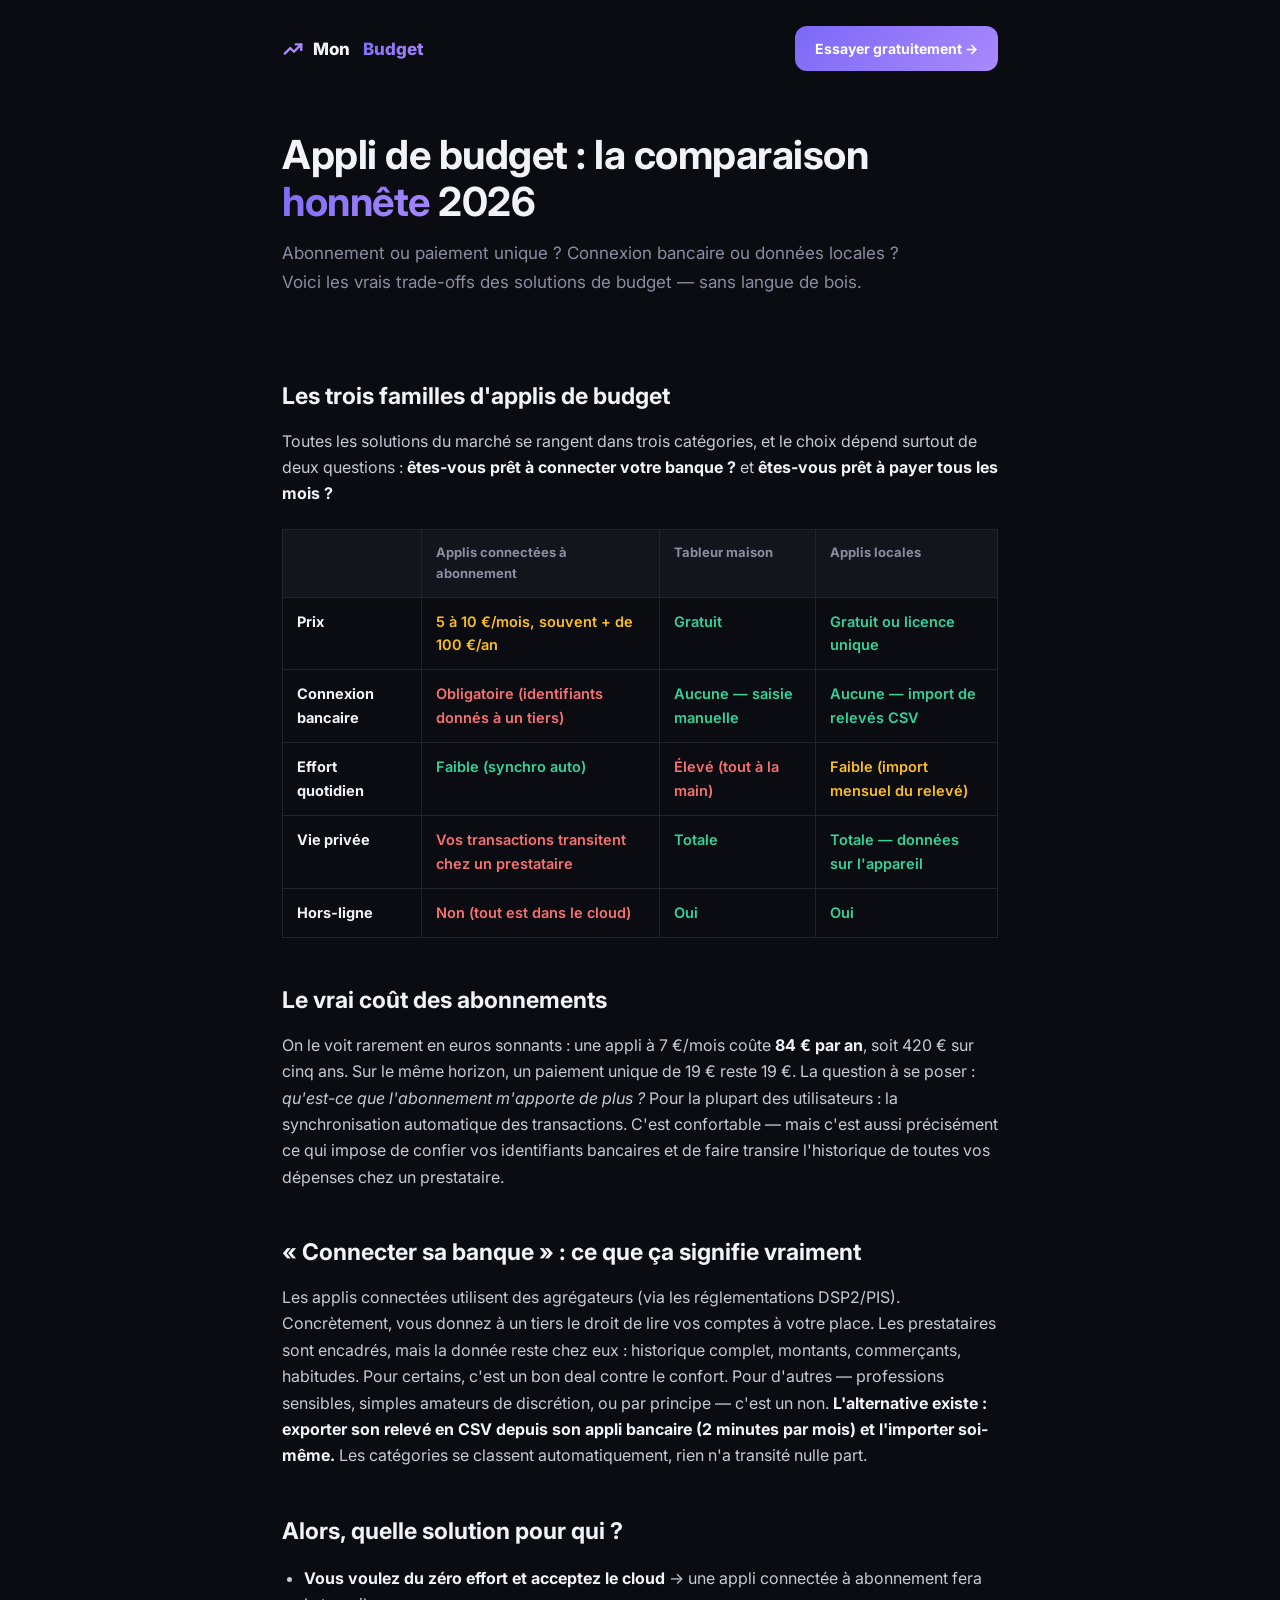
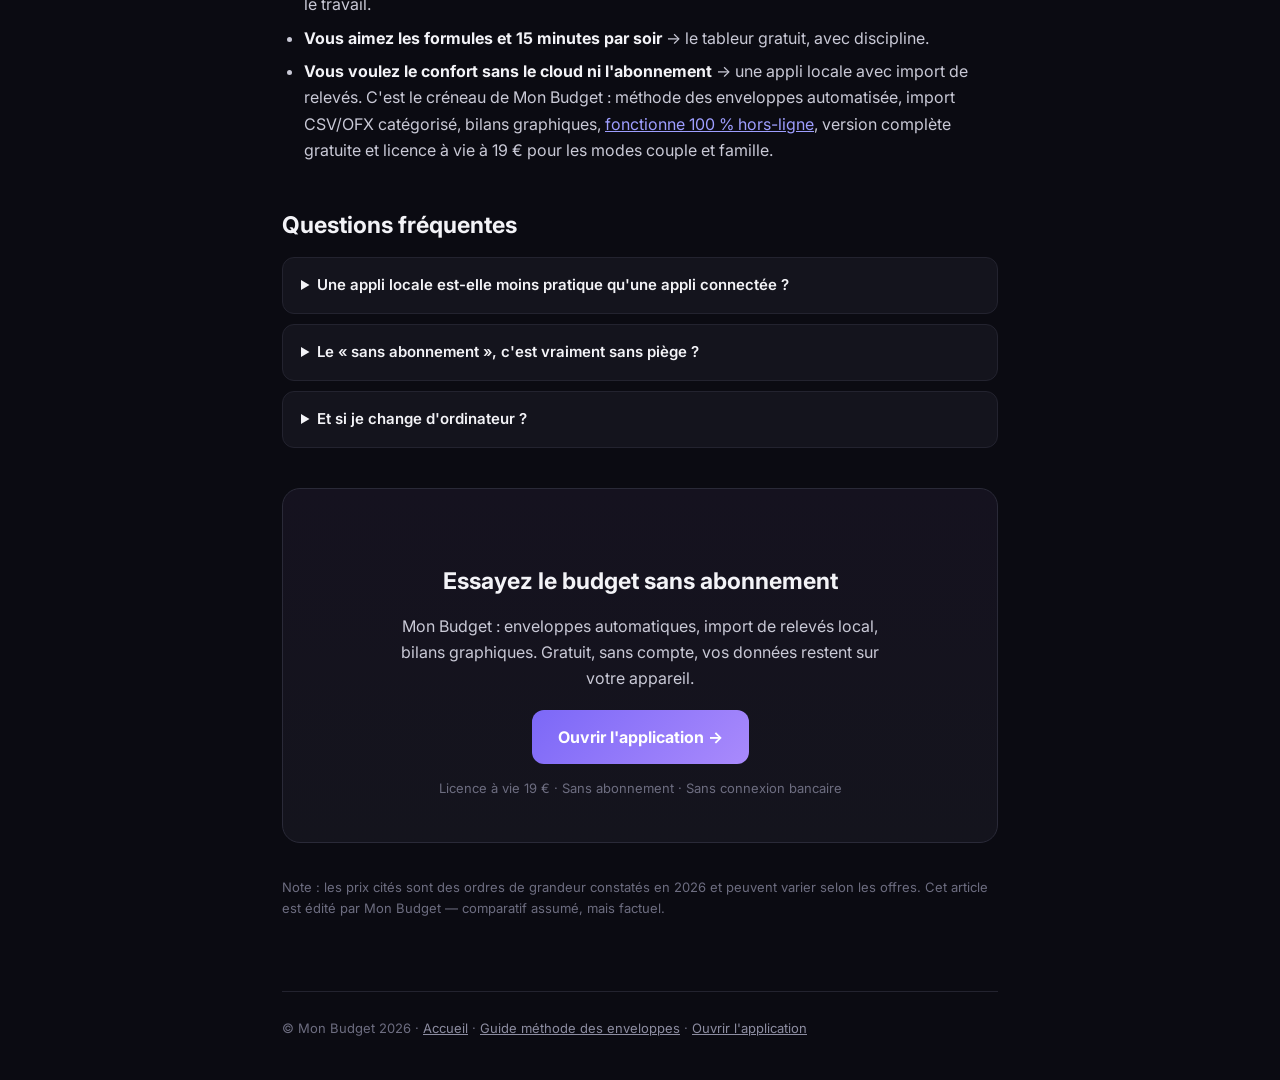
==== alternative-applis-budget.html @ 18345d55 "Add files via upload" ====
<!doctype html>
<html lang="fr">
<head>
<meta charset="utf-8">
<meta name="viewport" content="width=device-width, initial-scale=1">
<meta name="color-scheme" content="dark">
<meta name="theme-color" content="#0b0b12">
<title>Appli de budget sans abonnement ni connexion bancaire : la comparaison 2026</title>
<meta name="description" content="YNAB, Linxo, Bankin' ou une appli locale ? Comparaison honnête des solutions de budget 2026 : prix, vie privée, connexion bancaire, hors-ligne. Alternative française à 19 € à vie.">
<meta name="robots" content="index, follow">
<link rel="canonical" href="https://bonjourmonbudget-lab.github.io/mon-budget/alternative-applis-budget.html">
<meta property="og:type" content="article">
<meta property="og:site_name" content="Mon Budget">
<meta property="og:title" content="Appli de budget sans abonnement : la comparaison honnête 2026">
<meta property="og:description" content="Prix, vie privée, connexion bancaire — le vrai comparatif des applis de budget, et l'alternative locale à 19 € à vie.">
<meta property="og:url" content="https://bonjourmonbudget-lab.github.io/mon-budget/alternative-applis-budget.html">
<meta property="og:image" content="https://bonjourmonbudget-lab.github.io/mon-budget/apercu.png">
<meta property="og:locale" content="fr_FR">
<link rel="icon" type="image/png" href="icon-192.png">
<script async src="https://www.googletagmanager.com/gtag/js?id=G-P31JFZ6KP1"></script>
<script>
  window.dataLayer = window.dataLayer || [];
  function gtag(){dataLayer.push(arguments);}
  gtag('js', new Date());
  gtag('config', 'G-P31JFZ6KP1');
</script>
<link rel="preconnect" href="https://fonts.googleapis.com">
<link rel="preconnect" href="https://fonts.gstatic.com" crossorigin>
<link href="https://fonts.googleapis.com/css2?family=Inter:wght@400;500;600;700;800&display=swap" rel="stylesheet">
<style>
  :root{
    --bg:#0b0b12; --card:#14141d; --border:#23232f; --border-2:#2a2a38;
    --text:#f3f3f7; --muted:#8d8da1; --muted-2:#6d6d80;
    --green:#34d399; --red:#f87171; --amber:#fbbf24;
    --grad:linear-gradient(135deg,#7c68f7,#a98afc);
  }
  *{box-sizing:border-box;margin:0;padding:0}
  body{background:var(--bg);color:var(--text);font-family:'Inter',system-ui,sans-serif;line-height:1.65}
  .wrap{max-width:760px;margin:0 auto;padding:0 22px}
  header{padding:26px 0;display:flex;align-items:center;justify-content:space-between}
  .brand{display:flex;align-items:center;gap:9px;font-weight:800;font-size:17px;text-decoration:none;color:var(--text)}
  .btn{display:inline-block;padding:11px 20px;border-radius:12px;font-weight:700;font-size:14px;text-decoration:none}
  .btn-grad{background:var(--grad);color:#fff}
  .grad-text{background:var(--grad);-webkit-background-clip:text;background-clip:text;color:transparent}
  h1{font-size:clamp(28px,4.5vw,40px);line-height:1.18;letter-spacing:-.5px;margin:34px 0 14px}
  .sub{color:var(--muted);font-size:17px;max-width:640px}
  article{padding:26px 0 60px}
  h2{font-size:23px;margin:44px 0 12px}
  p{margin:12px 0;color:#c9c9d6}
  ul{margin:14px 0 14px 22px;color:#c9c9d6}
  li{margin:7px 0}
  strong{color:var(--text)}
  table{width:100%;border-collapse:collapse;margin:22px 0;font-size:14.5px}
  th,td{border:1px solid var(--border);padding:12px 14px;text-align:left;vertical-align:top}
  th{background:var(--card);font-size:13px;color:var(--muted)}
  td.yes{color:var(--green);font-weight:600}
  td.no{color:var(--red);font-weight:600}
  td.mid{color:var(--amber);font-weight:600}
  .cta{background:linear-gradient(180deg,#15121f,#14141d);border:1px solid var(--border-2);border-radius:18px;padding:30px;text-align:center;margin:40px 0}
  details{background:var(--card);border:1px solid var(--border);border-radius:12px;padding:15px 18px;margin:10px 0}
  summary{cursor:pointer;font-weight:600;font-size:15px}
  details p{margin:10px 0 2px;font-size:14.5px}
  footer{border-top:1px solid var(--border);padding:26px 0 40px;color:var(--muted-2);font-size:13px}
  footer a{color:var(--muted)}
  .note{font-size:13px;color:var(--muted-2);margin-top:-6px}
</style>
</head>
<body>
<div class="wrap">
<header>
  <a class="brand" href="index.html">
    <svg width="22" height="22" viewBox="0 0 24 24" fill="none" stroke="#a78bfa" stroke-width="2.6" stroke-linecap="round" stroke-linejoin="round"><polyline points="3 17 9 11 13 15 21 7"/><polyline points="15 7 21 7 21 13"/></svg>
    Mon&nbsp;<span class="grad-text">Budget</span>
  </a>
  <a class="btn btn-grad" href="app.html">Essayer gratuitement →</a>
</header>

<h1>Appli de budget : la comparaison <span class="grad-text">honnête</span> 2026</h1>
<p class="sub">Abonnement ou paiement unique ? Connexion bancaire ou données locales ? Voici les vrais trade-offs des solutions de budget — sans langue de bois.</p>

<article>

<h2>Les trois familles d'applis de budget</h2>
<p>Toutes les solutions du marché se rangent dans trois catégories, et le choix dépend surtout de deux questions : <strong>êtes-vous prêt à connecter votre banque ?</strong> et <strong>êtes-vous prêt à payer tous les mois ?</strong></p>

<table>
  <tr>
    <th></th>
    <th>Applis connectées à abonnement</th>
    <th>Tableur maison</th>
    <th>Applis locales</th>
  </tr>
  <tr>
    <td><strong>Prix</strong></td>
    <td class="mid">5 à 10 €/mois, souvent + de 100 €/an</td>
    <td class="yes">Gratuit</td>
    <td class="yes">Gratuit ou licence unique</td>
  </tr>
  <tr>
    <td><strong>Connexion bancaire</strong></td>
    <td class="no">Obligatoire (identifiants donnés à un tiers)</td>
    <td class="yes">Aucune — saisie manuelle</td>
    <td class="yes">Aucune — import de relevés CSV</td>
  </tr>
  <tr>
    <td><strong>Effort quotidien</strong></td>
    <td class="yes">Faible (synchro auto)</td>
    <td class="no">Élevé (tout à la main)</td>
    <td class="mid">Faible (import mensuel du relevé)</td>
  </tr>
  <tr>
    <td><strong>Vie privée</strong></td>
    <td class="no">Vos transactions transitent chez un prestataire</td>
    <td class="yes">Totale</td>
    <td class="yes">Totale — données sur l'appareil</td>
  </tr>
  <tr>
    <td><strong>Hors-ligne</strong></td>
    <td class="no">Non (tout est dans le cloud)</td>
    <td class="yes">Oui</td>
    <td class="yes">Oui</td>
  </tr>
</table>

<h2>Le vrai coût des abonnements</h2>
<p>On le voit rarement en euros sonnants : une appli à 7 €/mois coûte <strong>84 € par an</strong>, soit 420 € sur cinq ans. Sur le même horizon, un paiement unique de 19 € reste 19 €. La question à se poser : <em>qu'est-ce que l'abonnement m'apporte de plus ?</em> Pour la plupart des utilisateurs : la synchronisation automatique des transactions. C'est confortable — mais c'est aussi précisément ce qui impose de confier vos identifiants bancaires et de faire transire l'historique de toutes vos dépenses chez un prestataire.</p>

<h2>« Connecter sa banque » : ce que ça signifie vraiment</h2>
<p>Les applis connectées utilisent des agrégateurs (via les réglementations DSP2/PIS). Concrètement, vous donnez à un tiers le droit de lire vos comptes à votre place. Les prestataires sont encadrés, mais la donnée reste chez eux : historique complet, montants, commerçants, habitudes. Pour certains, c'est un bon deal contre le confort. Pour d'autres — professions sensibles, simples amateurs de discrétion, ou par principe — c'est un non. <strong>L'alternative existe : exporter son relevé en CSV depuis son appli bancaire (2 minutes par mois) et l'importer soi-même.</strong> Les catégories se classent automatiquement, rien n'a transité nulle part.</p>

<h2>Alors, quelle solution pour qui ?</h2>
<ul>
<li><strong>Vous voulez du zéro effort et acceptez le cloud</strong> → une appli connectée à abonnement fera le travail.</li>
<li><strong>Vous aimez les formules et 15 minutes par soir</strong> → le tableur gratuit, avec discipline.</li>
<li><strong>Vous voulez le confort sans le cloud ni l'abonnement</strong> → une appli locale avec import de relevés. C'est le créneau de Mon Budget : méthode des enveloppes automatisée, import CSV/OFX catégorisé, bilans graphiques, <a href="methode-enveloppes.html">fonctionne 100 % hors-ligne</a>, version complète gratuite et licence à vie à 19 € pour les modes couple et famille.</li>
</ul>

<h2>Questions fréquentes</h2>
<details><summary>Une appli locale est-elle moins pratique qu'une appli connectée ?</summary><p>La seule différence : la synchro automatique. En pratique, exporter son relevé depuis sa banque et l'importer prend deux minutes par mois. En échange, vous gardez le contrôle total de vos données — et vous ne payez pas d'abonnement pour financer les serveurs que vous n'utilisez pas.</p></details>
<details><summary>Le « sans abonnement », c'est vraiment sans piège ?</summary><p>Le modèle licence à vie est celui des logiciels depuis 40 ans : vous payez une fois, le logiciel fonctionne. Il finance le développement sans récurrent. Vérifiez simplement ce que la version gratuite inclut — chez Mon Budget, tout le budget de base est gratuit et complet, la licence ne débloque que le couple, la famille, l'export PDF et le multi-devises.</p></details>
<details><summary>Et si je change d'ordinateur ?</summary><p>Une appli locale digne de ce nom propose un export de sauvegarde (JSON) à conserver où vous voulez. Vous reinstallez, vous importez, tout revient. Vos données ne dépendent d'aucune société pour exister.</p></details>

<div class="cta">
  <h2>Essayez le budget sans abonnement</h2>
  <p style="max-width:520px;margin:10px auto 18px">Mon Budget : enveloppes automatiques, import de relevés local, bilans graphiques. Gratuit, sans compte, vos données restent sur votre appareil.</p>
  <a class="btn btn-grad" href="app.html" style="font-size:16px;padding:14px 26px">Ouvrir l'application →</a>
  <p style="font-size:13px;color:var(--muted-2);margin-top:14px">Licence à vie 19 € · Sans abonnement · Sans connexion bancaire</p>
</div>

<p class="note">Note : les prix cités sont des ordres de grandeur constatés en 2026 et peuvent varier selon les offres. Cet article est édité par Mon Budget — comparatif assumé, mais factuel.</p>

</article>

<footer>
  © Mon Budget 2026 · <a href="index.html">Accueil</a> · <a href="methode-enveloppes.html">Guide méthode des enveloppes</a> · <a href="app.html">Ouvrir l'application</a>
</footer>
</div>
</body>
</html>
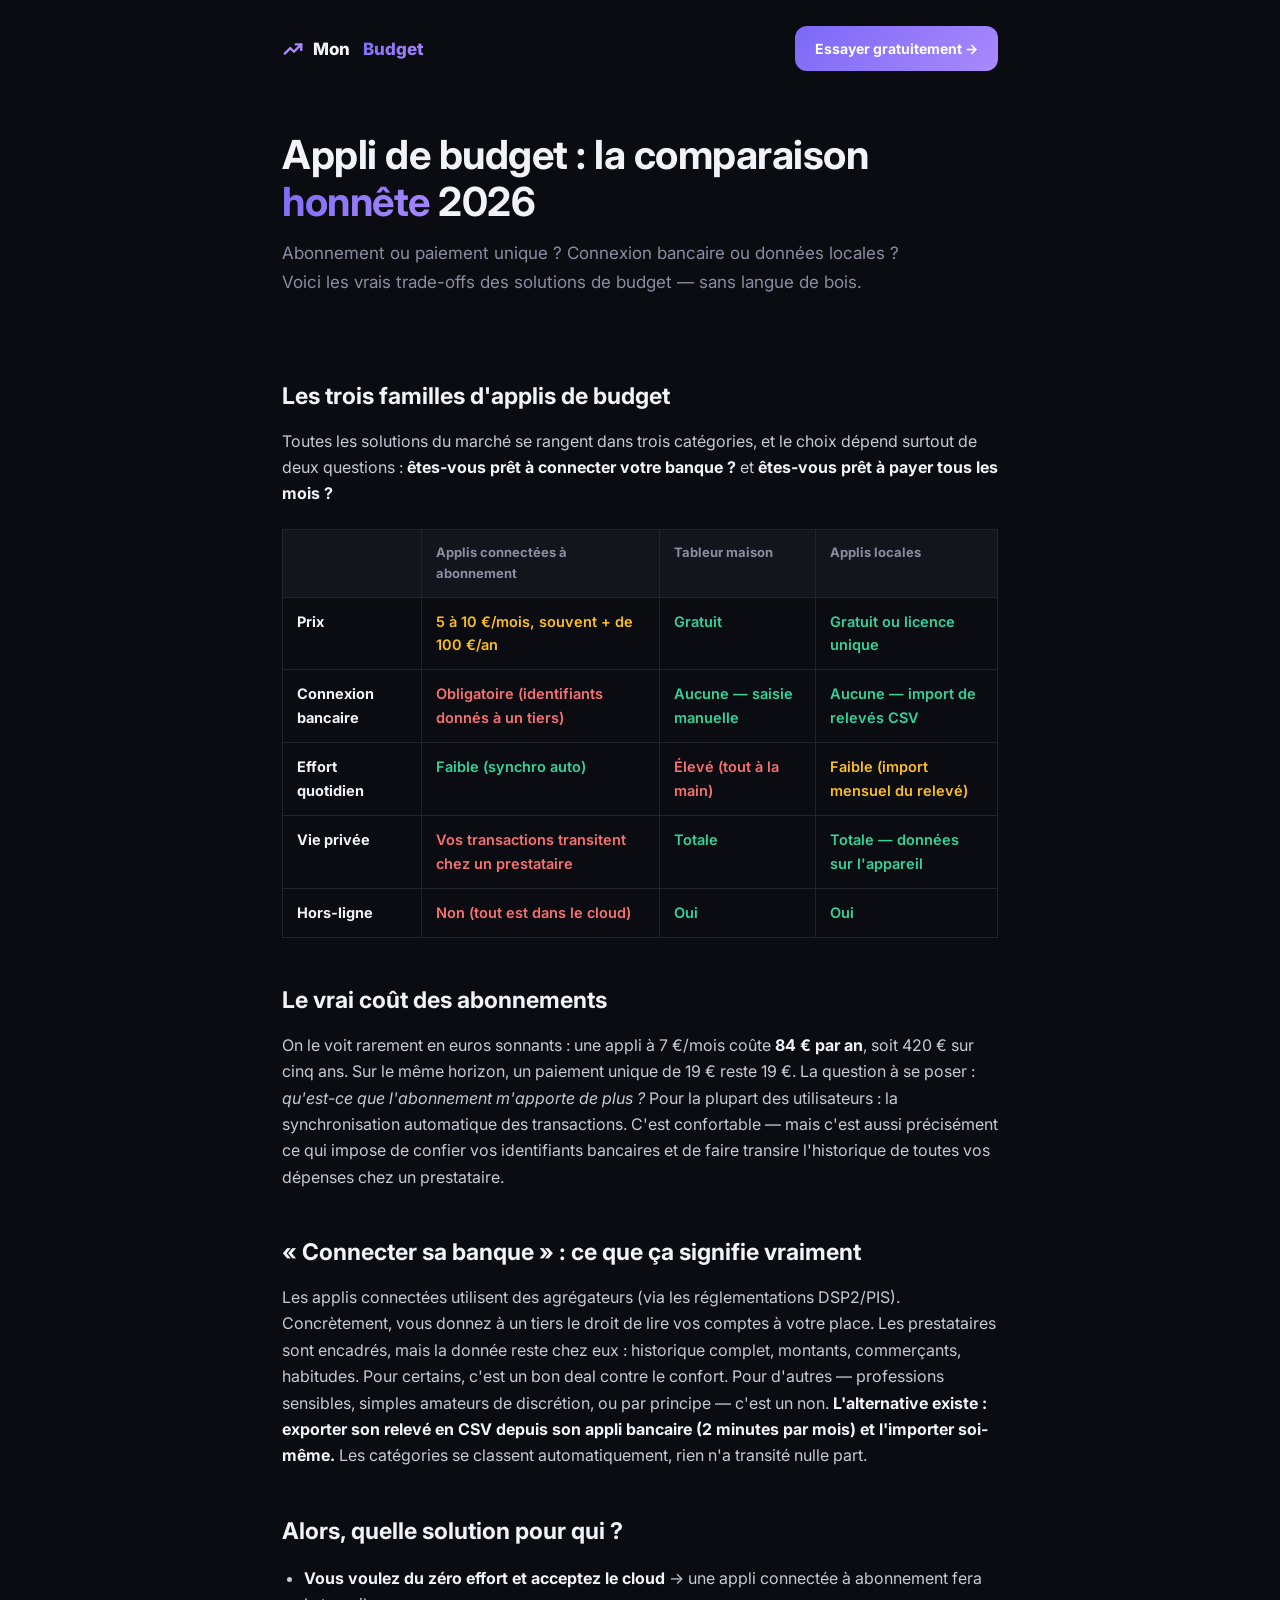
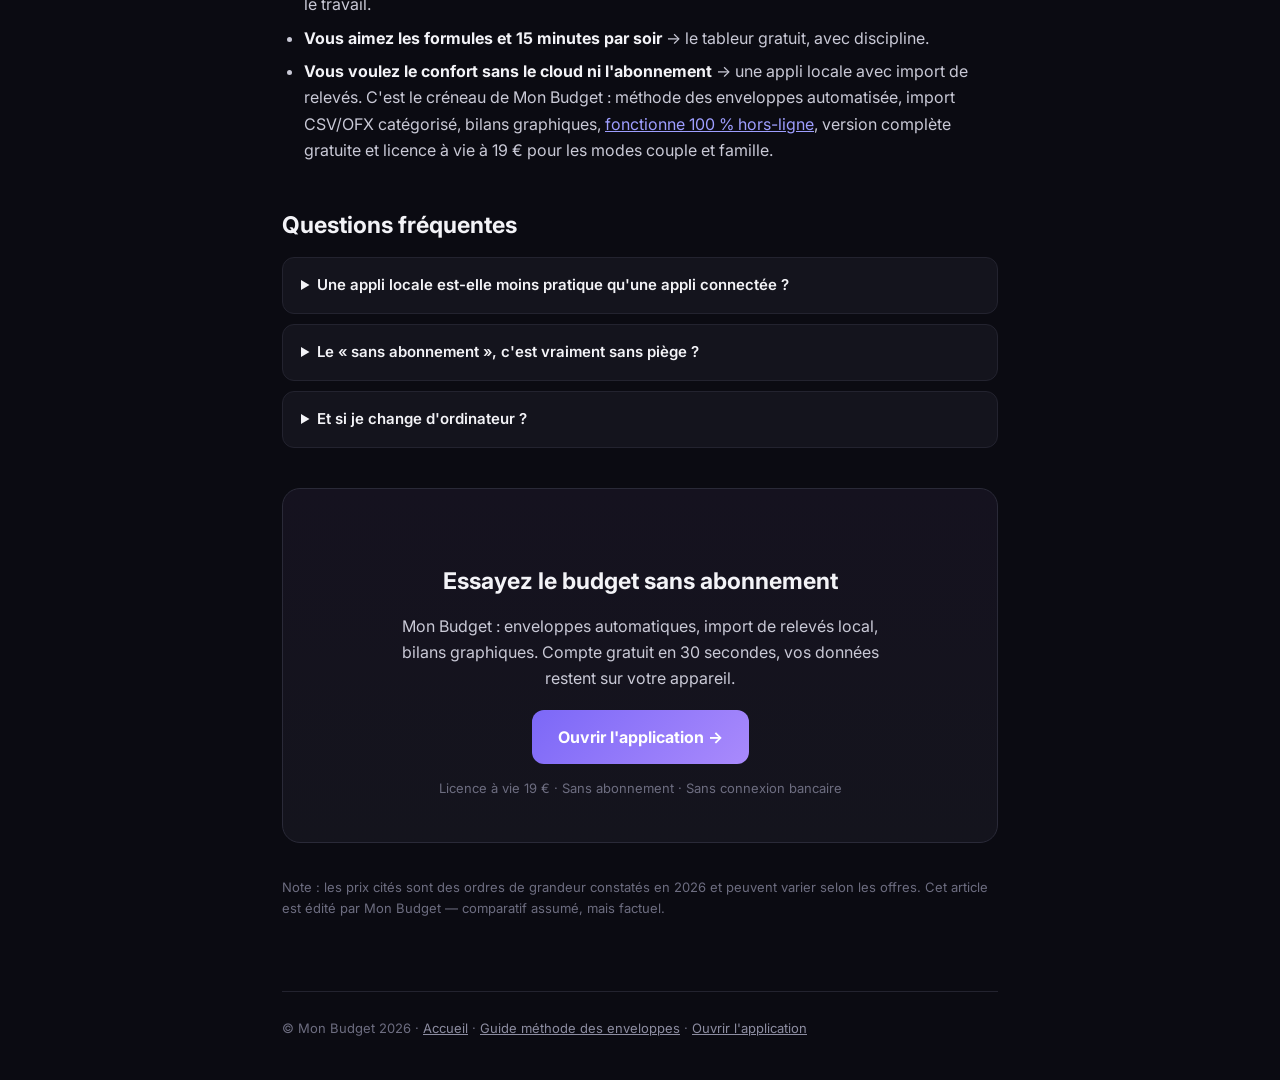
==== commit 46159512: "Add files via upload" ====
--- a/alternative-applis-budget.html
+++ b/alternative-applis-budget.html
@@ -142,7 +142,7 @@
 
 <div class="cta">
   <h2>Essayez le budget sans abonnement</h2>
-  <p style="max-width:520px;margin:10px auto 18px">Mon Budget : enveloppes automatiques, import de relevés local, bilans graphiques. Gratuit, sans compte, vos données restent sur votre appareil.</p>
+  <p style="max-width:520px;margin:10px auto 18px">Mon Budget : enveloppes automatiques, import de relevés local, bilans graphiques. Compte gratuit en 30 secondes, vos données restent sur votre appareil.</p>
   <a class="btn btn-grad" href="app.html" style="font-size:16px;padding:14px 26px">Ouvrir l'application →</a>
   <p style="font-size:13px;color:var(--muted-2);margin-top:14px">Licence à vie 19 € · Sans abonnement · Sans connexion bancaire</p>
 </div>
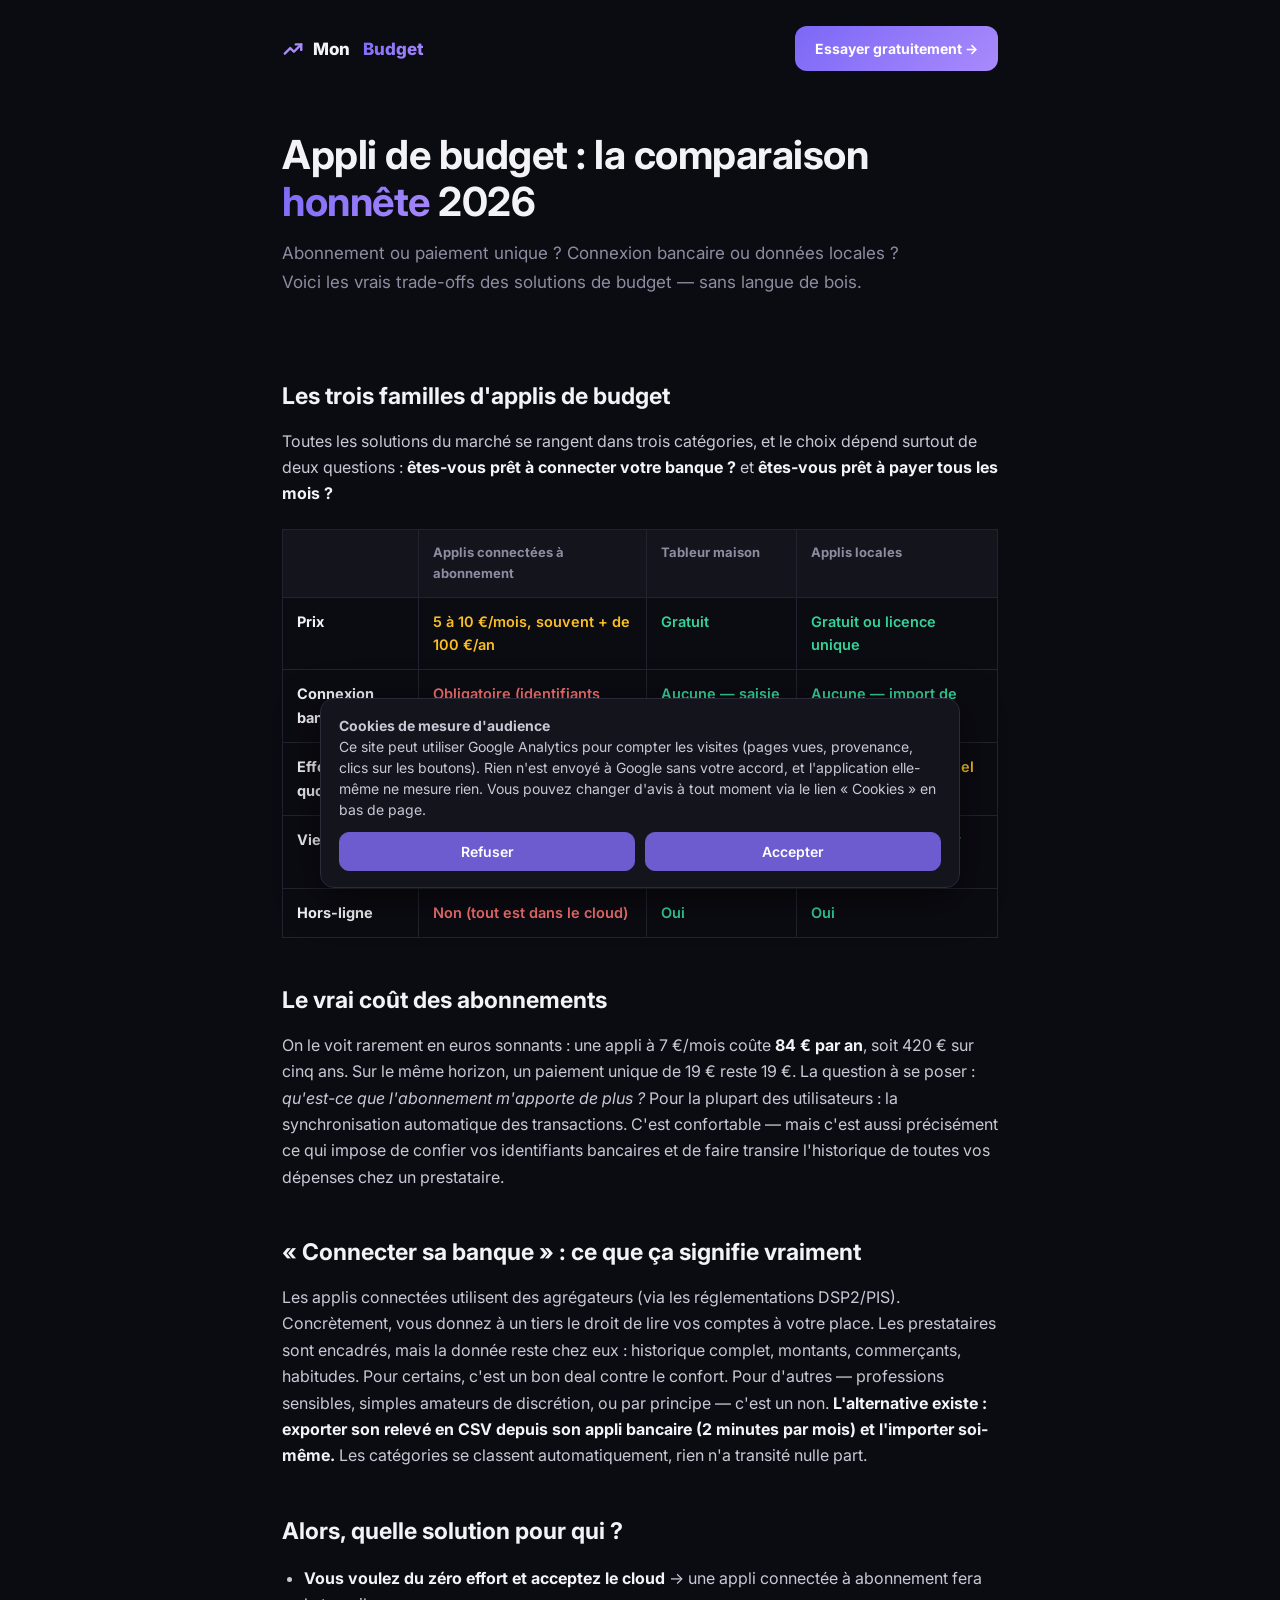
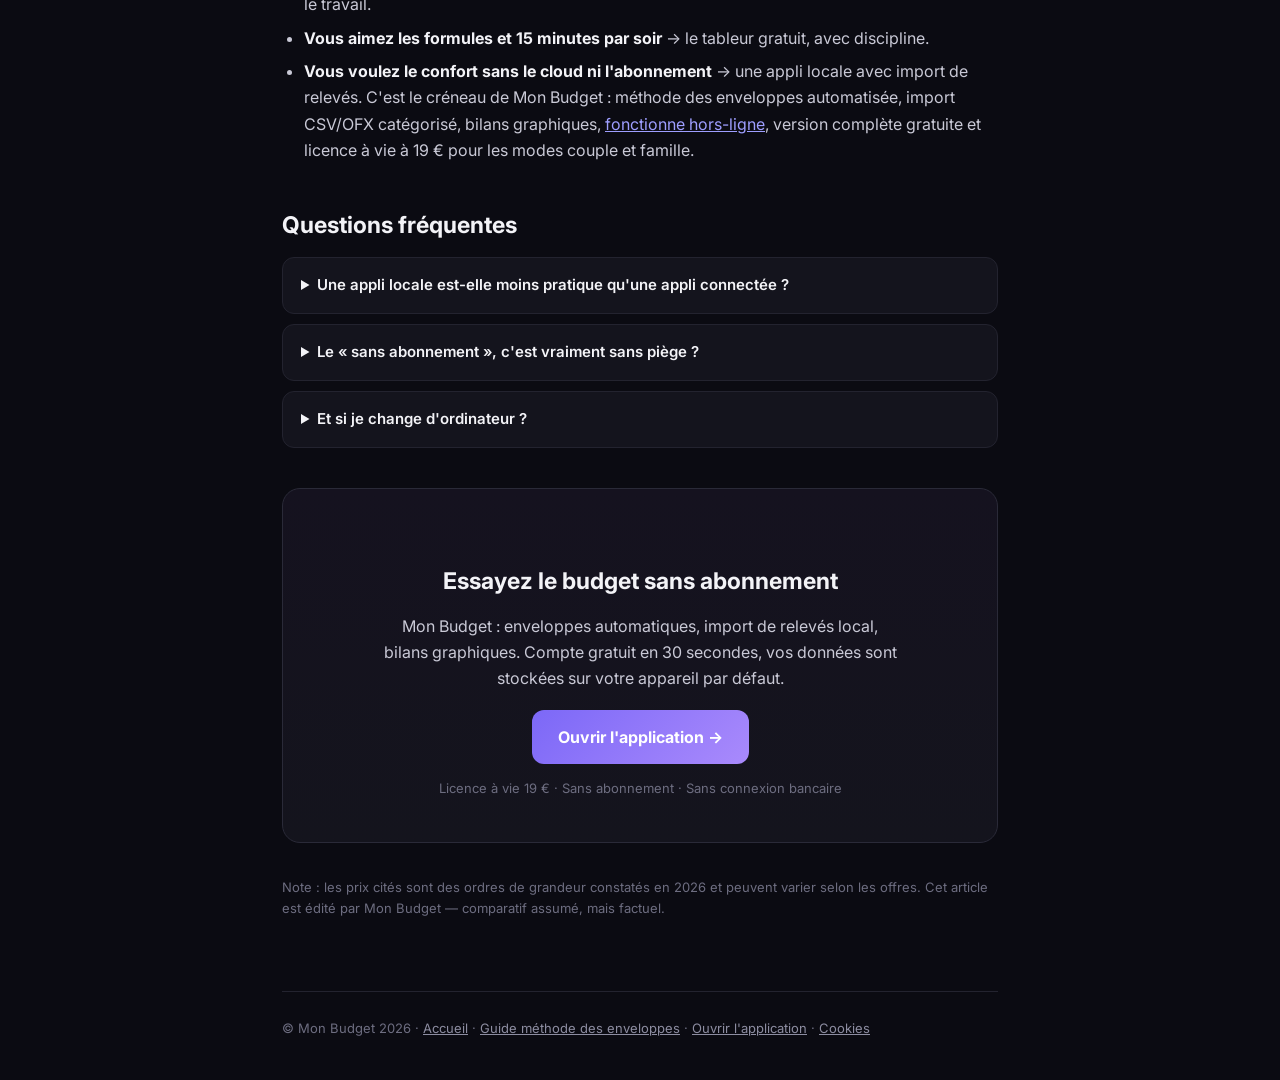
==== commit 290bc971: "Confidentialité exacte, bandeau cookies Analytics, cache v43 - Textes corrigés : données sur l'appar" ====
--- a/alternative-applis-budget.html
+++ b/alternative-applis-budget.html
@@ -17,13 +17,7 @@
 <meta property="og:image" content="https://bonjourmonbudget-lab.github.io/mon-budget/apercu.png">
 <meta property="og:locale" content="fr_FR">
 <link rel="icon" type="image/png" href="icon-192.png">
-<script async src="https://www.googletagmanager.com/gtag/js?id=G-P31JFZ6KP1"></script>
-<script>
-  window.dataLayer = window.dataLayer || [];
-  function gtag(){dataLayer.push(arguments);}
-  gtag('js', new Date());
-  gtag('config', 'G-P31JFZ6KP1');
-</script>
+<script src="consent.js"></script>
 <link rel="preconnect" href="https://fonts.googleapis.com">
 <link rel="preconnect" href="https://fonts.gstatic.com" crossorigin>
 <link href="https://fonts.googleapis.com/css2?family=Inter:wght@400;500;600;700;800&display=swap" rel="stylesheet">
@@ -112,7 +106,7 @@
     <td><strong>Vie privée</strong></td>
     <td class="no">Vos transactions transitent chez un prestataire</td>
     <td class="yes">Totale</td>
-    <td class="yes">Totale — données sur l'appareil</td>
+    <td class="yes">Forte — données sur l'appareil par défaut</td>
   </tr>
   <tr>
     <td><strong>Hors-ligne</strong></td>
@@ -132,7 +126,7 @@
 <ul>
 <li><strong>Vous voulez du zéro effort et acceptez le cloud</strong> → une appli connectée à abonnement fera le travail.</li>
 <li><strong>Vous aimez les formules et 15 minutes par soir</strong> → le tableur gratuit, avec discipline.</li>
-<li><strong>Vous voulez le confort sans le cloud ni l'abonnement</strong> → une appli locale avec import de relevés. C'est le créneau de Mon Budget : méthode des enveloppes automatisée, import CSV/OFX catégorisé, bilans graphiques, <a href="methode-enveloppes.html">fonctionne 100 % hors-ligne</a>, version complète gratuite et licence à vie à 19 € pour les modes couple et famille.</li>
+<li><strong>Vous voulez le confort sans le cloud ni l'abonnement</strong> → une appli locale avec import de relevés. C'est le créneau de Mon Budget : méthode des enveloppes automatisée, import CSV/OFX catégorisé, bilans graphiques, <a href="methode-enveloppes.html">fonctionne hors-ligne</a>, version complète gratuite et licence à vie à 19 € pour les modes couple et famille.</li>
 </ul>
 
 <h2>Questions fréquentes</h2>
@@ -142,7 +136,7 @@
 
 <div class="cta">
   <h2>Essayez le budget sans abonnement</h2>
-  <p style="max-width:520px;margin:10px auto 18px">Mon Budget : enveloppes automatiques, import de relevés local, bilans graphiques. Compte gratuit en 30 secondes, vos données restent sur votre appareil.</p>
+  <p style="max-width:520px;margin:10px auto 18px">Mon Budget : enveloppes automatiques, import de relevés local, bilans graphiques. Compte gratuit en 30 secondes, vos données sont stockées sur votre appareil par défaut.</p>
   <a class="btn btn-grad" href="app.html" style="font-size:16px;padding:14px 26px">Ouvrir l'application →</a>
   <p style="font-size:13px;color:var(--muted-2);margin-top:14px">Licence à vie 19 € · Sans abonnement · Sans connexion bancaire</p>
 </div>
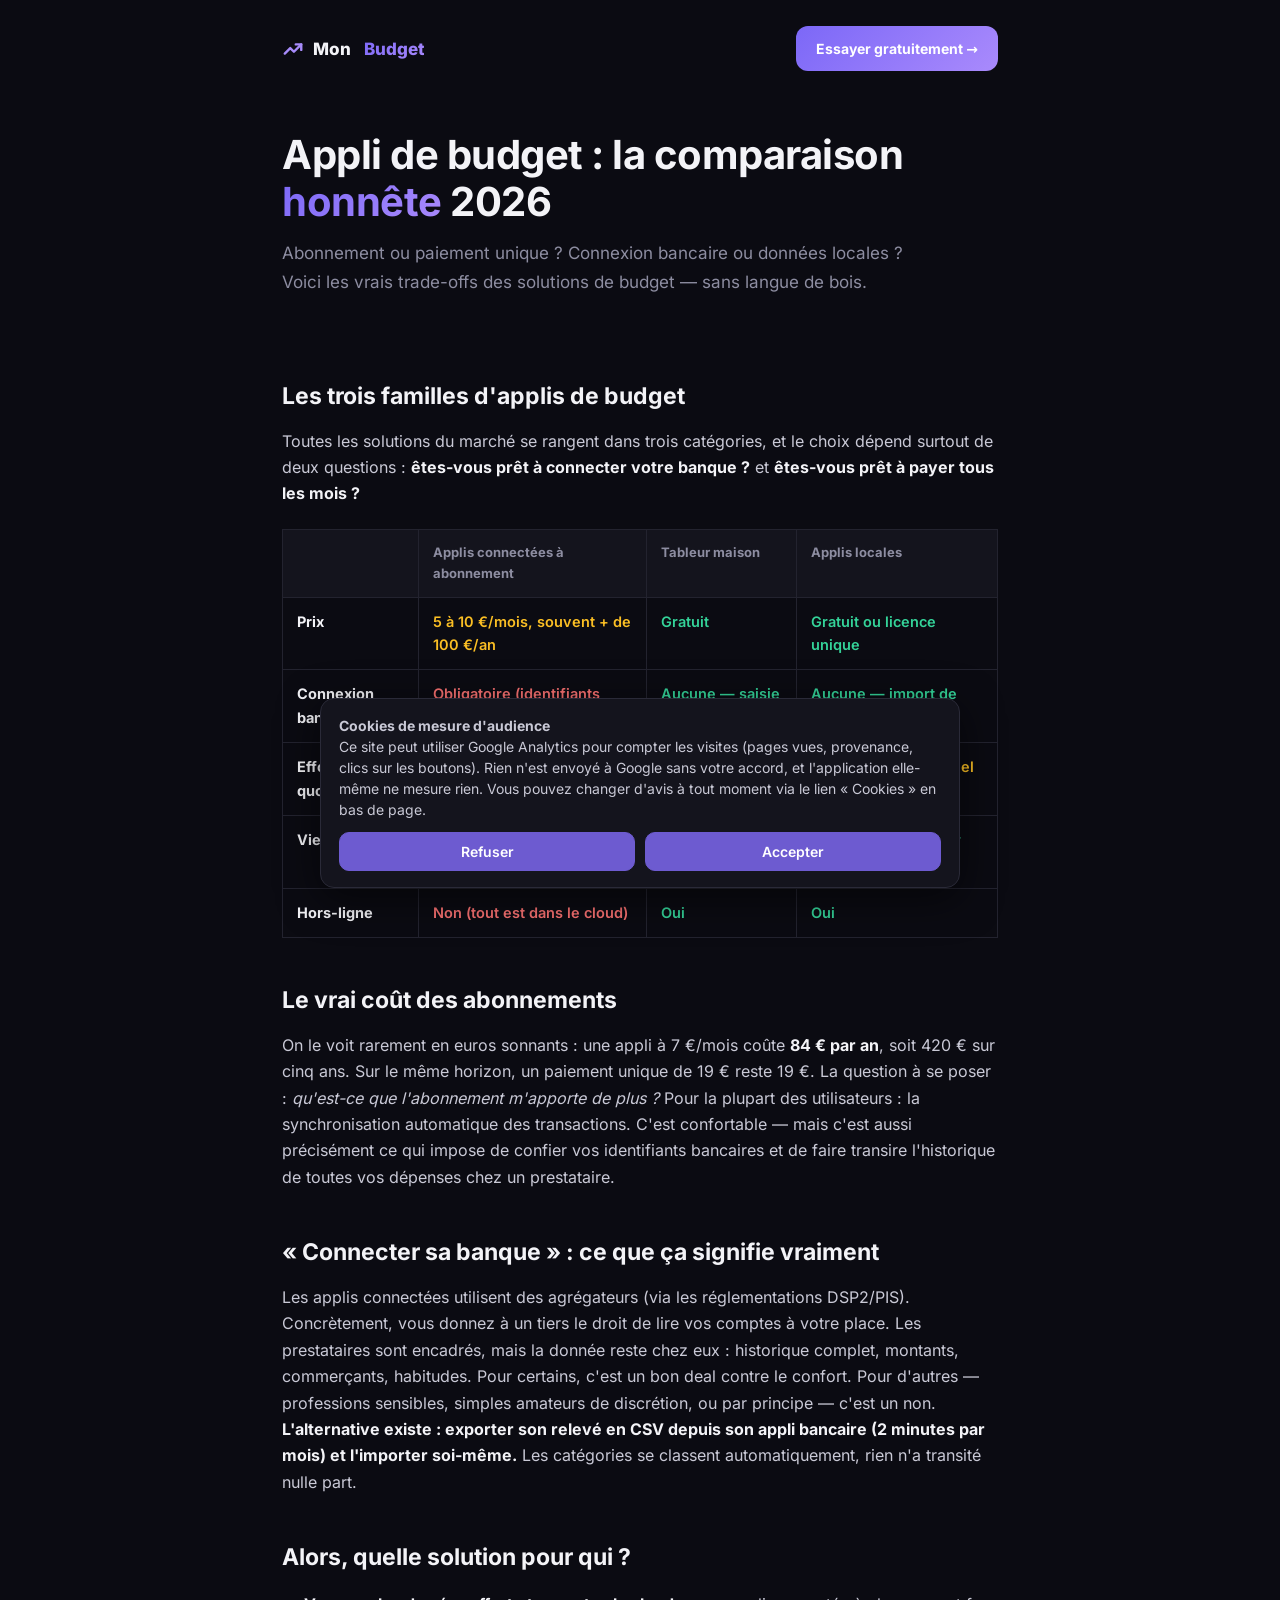
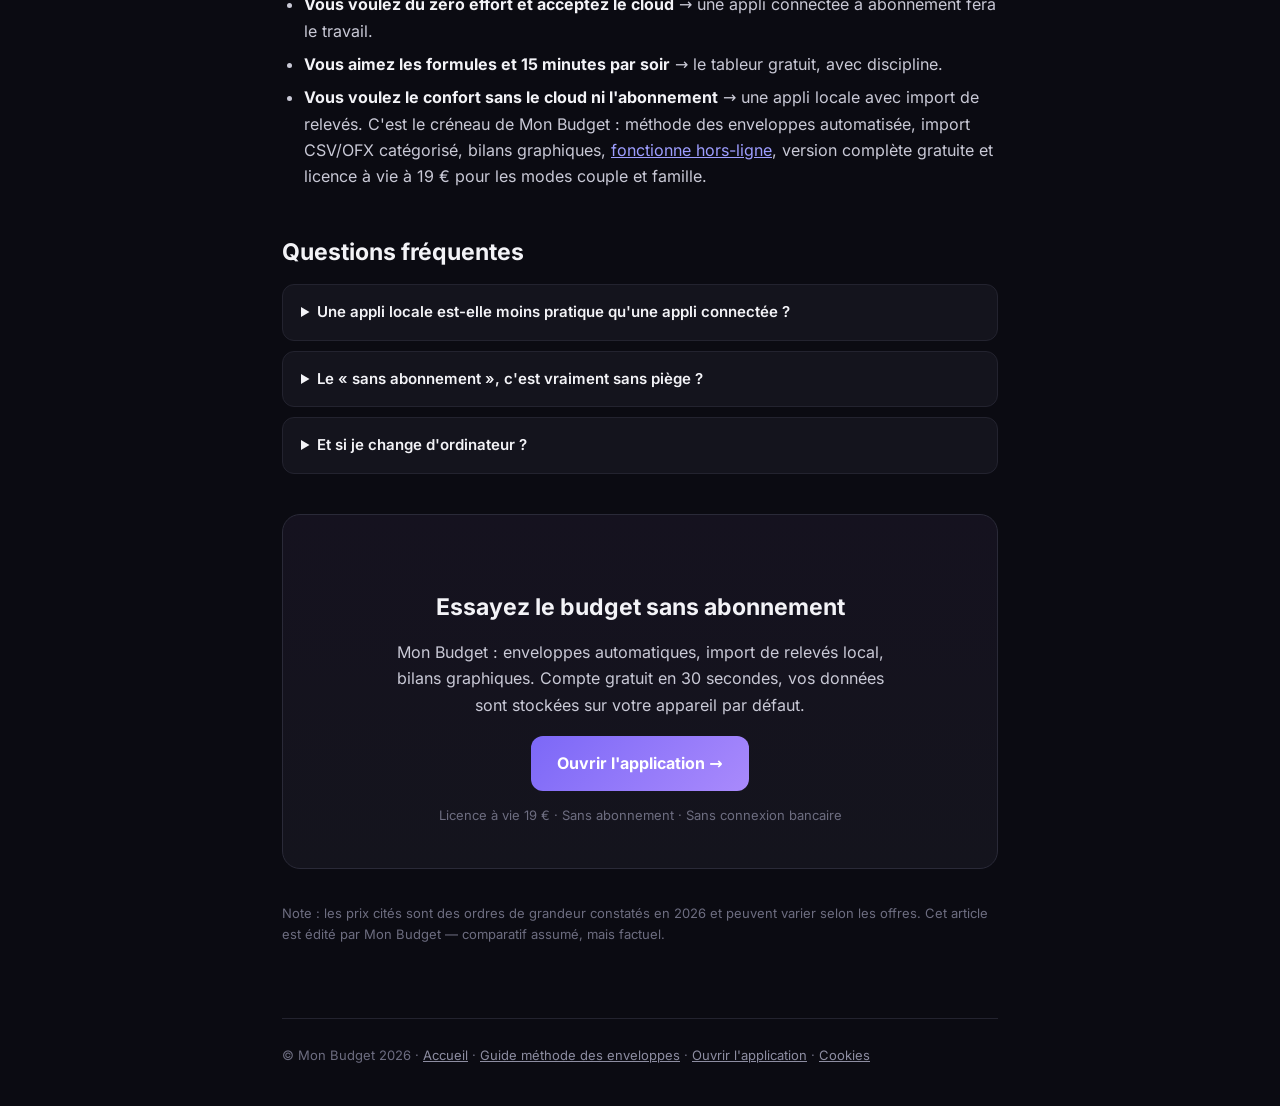
==== commit 8bfcff7a: "Polices hébergées sur le site : plus aucune connexion à Google Fonts - Inter (vitrine, guides, appli" ====
--- a/alternative-applis-budget.html
+++ b/alternative-applis-budget.html
@@ -18,9 +18,7 @@
 <meta property="og:locale" content="fr_FR">
 <link rel="icon" type="image/png" href="icon-192.png">
 <script src="consent.js"></script>
-<link rel="preconnect" href="https://fonts.googleapis.com">
-<link rel="preconnect" href="https://fonts.gstatic.com" crossorigin>
-<link href="https://fonts.googleapis.com/css2?family=Inter:wght@400;500;600;700;800&display=swap" rel="stylesheet">
+<link rel="stylesheet" href="fonts.css">
 <style>
   :root{
     --bg:#0b0b12; --card:#14141d; --border:#23232f; --border-2:#2a2a38;
--- a/fonts.css
+++ b/fonts.css
@@ -0,0 +1,4 @@
+/* Polices hébergées sur le site (aucune connexion à Google). Inter et Baloo 2 : licence SIL Open Font License 1.1.
+   Polices variables : un seul fichier couvre tous les poids. */
+@font-face{font-family:'Inter';font-style:normal;font-weight:400 800;font-display:swap;src:url(fonts/inter-latin-ext.woff2) format('woff2');unicode-range:U+0100-02BA, U+02BD-02C5, U+02C7-02CC, U+02CE-02D7, U+02DD-02FF, U+0304, U+0308, U+0329, U+1D00-1DBF, U+1E00-1E9F, U+1EF2-1EFF, U+2020, U+20A0-20AB, U+20AD-20C4, U+2113, U+2C60-2C7F, U+A720-A7FF}
+@font-face{font-family:'Inter';font-style:normal;font-weight:400 800;font-display:swap;src:url(fonts/inter-latin.woff2) format('woff2');unicode-range:U+0000-00FF, U+0131, U+0152-0153, U+02BB-02BC, U+02C6, U+02DA, U+02DC, U+0304, U+0308, U+0329, U+2000-206F, U+20AC, U+2122, U+2191, U+2193, U+2212, U+2215, U+FEFF, U+FFFD}
